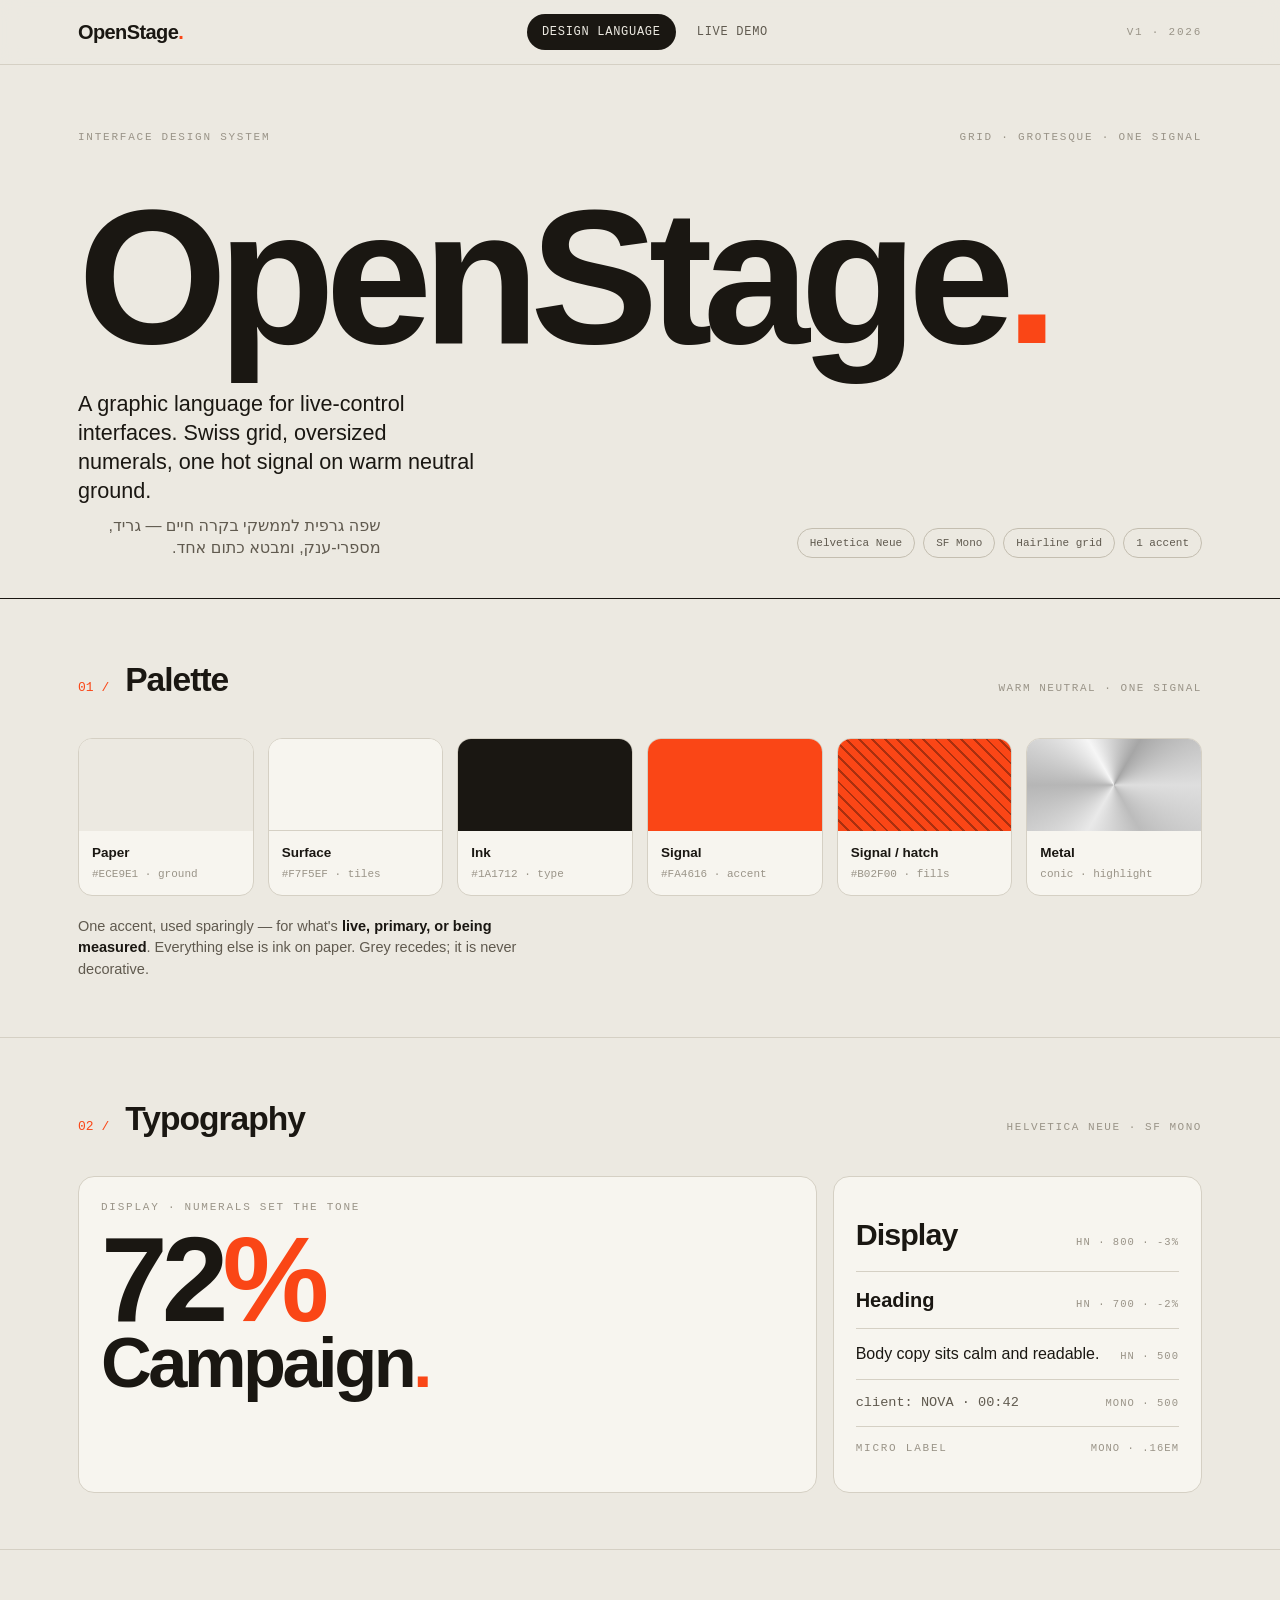
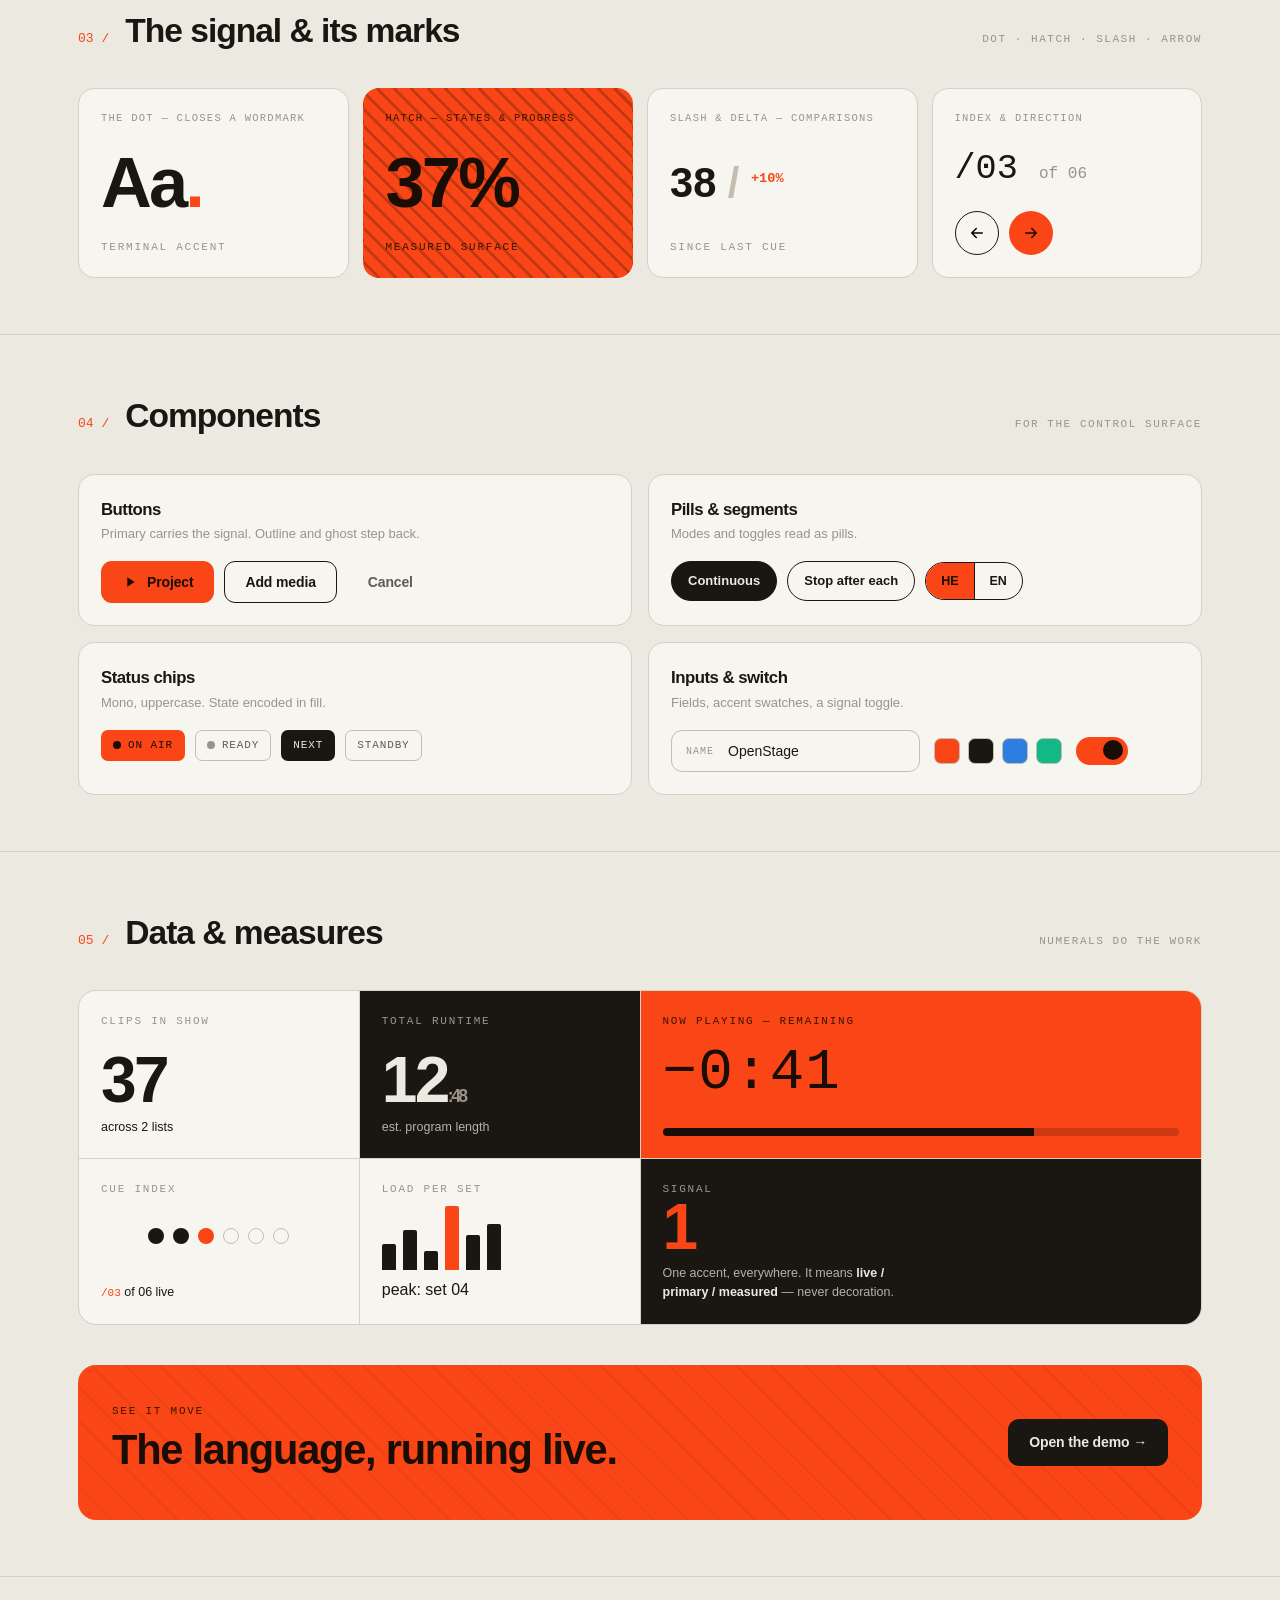
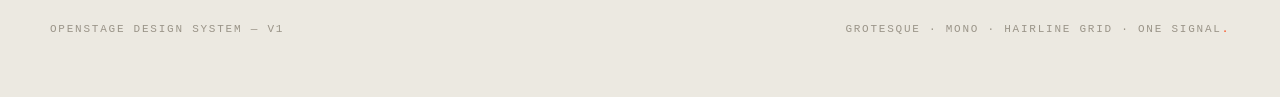
==== docs/index.html @ cc5fab2f "Add design-language site + interactive demo (docs/) A two-page site in the new visual language (warm" ====
<!doctype html>
<html lang="en">
<head>
<meta charset="utf-8">
<meta name="viewport" content="width=device-width, initial-scale=1">
<title>OpenStage — Design Language</title>
<link rel="stylesheet" href="style.css">
</head>
<body>
  <header class="nav">
    <div class="wrap">
      <a class="brand" href="index.html">OpenStage<span class="dot">.</span></a>
      <nav class="navlinks">
        <a href="index.html" class="active">Design Language</a>
        <a href="demo.html">Live Demo</a>
      </nav>
      <span class="lbl">V1 · 2026</span>
    </div>
  </header>

  <header class="hero">
    <div class="wrap">
      <div class="ey"><span>Interface Design System</span><span>Grid · Grotesque · One Signal</span></div>
      <h1 class="title">OpenStage<span class="dot">.</span></h1>
      <div class="hero-foot">
        <div>
          <p>A graphic language for live-control interfaces. Swiss grid, oversized numerals, one hot signal on warm neutral ground.</p>
          <p class="he">שפה גרפית לממשקי בקרה חיים — גריד, מספרי-ענק, ומבטא כתום אחד.</p>
        </div>
        <div class="spec"><span>Helvetica Neue</span><span>SF Mono</span><span>Hairline grid</span><span>1 accent</span></div>
      </div>
    </div>
  </header>

  <section><div class="wrap">
    <div class="shead"><span class="no">01 /</span><h2>Palette</h2><span class="say">warm neutral · one signal</span></div>
    <div class="swgrid">
      <div class="sw"><div class="cchip" style="background:var(--paper)"></div><div class="meta"><div class="role">Paper</div><div class="hex">#ECE9E1 · ground</div></div></div>
      <div class="sw"><div class="cchip" style="background:var(--paper-2);border-bottom:1px solid var(--line)"></div><div class="meta"><div class="role">Surface</div><div class="hex">#F7F5EF · tiles</div></div></div>
      <div class="sw"><div class="cchip" style="background:var(--ink)"></div><div class="meta"><div class="role">Ink</div><div class="hex">#1A1712 · type</div></div></div>
      <div class="sw"><div class="cchip" style="background:var(--flare)"></div><div class="meta"><div class="role">Signal</div><div class="hex">#FA4616 · accent</div></div></div>
      <div class="sw"><div class="cchip hatchchip"></div><div class="meta"><div class="role">Signal / hatch</div><div class="hex">#B02F00 · fills</div></div></div>
      <div class="sw"><div class="cchip metal"></div><div class="meta"><div class="role">Metal</div><div class="hex">conic · highlight</div></div></div>
    </div>
    <p style="margin-top:20px;max-width:60ch;font-size:14.5px">One accent, used sparingly — for what's <b style="color:var(--ink)">live, primary, or being measured</b>. Everything else is ink on paper. Grey recedes; it is never decorative.</p>
  </div></section>

  <section><div class="wrap">
    <div class="shead"><span class="no">02 /</span><h2>Typography</h2><span class="say">Helvetica Neue · SF Mono</span></div>
    <div class="typegrid">
      <div class="tile typebig">
        <div class="lbl">Display · numerals set the tone</div>
        <div class="huge" style="margin-top:14px">72<span class="dot">%</span></div>
        <div class="huge" style="font-size:clamp(2.2rem,7vw,4.4rem);margin-top:6px">Campaign<span class="dot">.</span></div>
      </div>
      <div class="tile scale">
        <div class="row"><span class="s-d">Display</span><span class="name">HN · 800 · -3%</span></div>
        <div class="row"><span class="s-h">Heading</span><span class="name">HN · 700 · -2%</span></div>
        <div class="row"><span class="s-b">Body copy sits calm and readable.</span><span class="name">HN · 500</span></div>
        <div class="row"><span class="s-m">client: NOVA · 00:42</span><span class="name">MONO · 500</span></div>
        <div class="row"><span class="lbl">MICRO LABEL</span><span class="name">MONO · .16em</span></div>
      </div>
    </div>
  </div></section>

  <section><div class="wrap">
    <div class="shead"><span class="no">03 /</span><h2>The signal &amp; its marks</h2><span class="say">dot · hatch · slash · arrow</span></div>
    <div class="motifs">
      <div class="tile motif"><span class="cap">The dot — closes a wordmark</span><div class="bigdot">Aa<span class="dot">.</span></div><span class="lbl">terminal accent</span></div>
      <div class="tile motif flare" style="background-image:repeating-linear-gradient(45deg,transparent 0 9px,rgba(0,0,0,.22) 9px 12px)"><span class="cap" style="color:#3a1400">Hatch — states &amp; progress</span><div class="bigdot" style="color:#1a0d05">37%</div><span class="lbl" style="color:#3a1400">measured surface</span></div>
      <div class="tile motif"><span class="cap">Slash &amp; delta — comparisons</span><div class="slashrow">38 <span class="sl">/</span> <span class="dl">+10%</span></div><span class="lbl">since last cue</span></div>
      <div class="tile motif"><span class="cap">Index &amp; direction</span><div style="font-family:var(--mono);font-size:2.2rem">/03 <span style="font-size:1rem;color:var(--ink-faint)">of 06</span></div>
        <div class="arrows"><button class="abtn" aria-label="prev"><svg viewBox="0 0 24 24" fill="none" stroke="currentColor" stroke-width="2" stroke-linecap="round" stroke-linejoin="round"><path d="M19 12H5M11 18l-6-6 6-6"/></svg></button><button class="abtn f" aria-label="next"><svg viewBox="0 0 24 24" fill="none" stroke="currentColor" stroke-width="2" stroke-linecap="round" stroke-linejoin="round"><path d="M5 12h14M13 6l6 6-6 6"/></svg></button></div>
      </div>
    </div>
  </div></section>

  <section><div class="wrap">
    <div class="shead"><span class="no">04 /</span><h2>Components</h2><span class="say">for the control surface</span></div>
    <div class="comp">
      <div class="tile compcard"><h3>Buttons</h3><div class="desc">Primary carries the signal. Outline and ghost step back.</div>
        <div class="stack"><button class="btn p"><svg viewBox="0 0 24 24" fill="currentColor"><path d="M8 5v14l11-7z"/></svg>Project</button><button class="btn o">Add media</button><button class="btn g">Cancel</button></div></div>
      <div class="tile compcard"><h3>Pills &amp; segments</h3><div class="desc">Modes and toggles read as pills.</div>
        <div class="stack"><span class="pill on">Continuous</span><span class="pill">Stop after each</span><span class="segwrap"><b class="on">HE</b><b>EN</b></span></div></div>
      <div class="tile compcard"><h3>Status chips</h3><div class="desc">Mono, uppercase. State encoded in fill.</div>
        <div class="stack"><span class="chip live"><span class="rec"></span>ON AIR</span><span class="chip"><span class="rec"></span>READY</span><span class="chip solid">NEXT</span><span class="chip">STANDBY</span></div></div>
      <div class="tile compcard"><h3>Inputs &amp; switch</h3><div class="desc">Fields, accent swatches, a signal toggle.</div>
        <div class="stack" style="gap:14px"><span class="field"><span class="k">Name</span><input value="OpenStage" readonly></span><span class="swrow"><i style="background:#FA4616"></i><i style="background:#1A1712"></i><i style="background:#2E7DE0"></i><i style="background:#12B886"></i></span><span class="switch on"></span></div></div>
    </div>
  </div></section>

  <section><div class="wrap">
    <div class="shead"><span class="no">05 /</span><h2>Data &amp; measures</h2><span class="say">numerals do the work</span></div>
    <div class="dash">
      <div class="cell stat"><div class="lbl">Clips in show</div><div><div class="num">37</div><div class="sub">across 2 lists</div></div></div>
      <div class="cell stat ink"><div class="lbl">Total runtime</div><div><div class="num">12<span class="u">:48</span></div><div class="sub" style="color:#b7b1a4">est. program length</div></div></div>
      <div class="cell span2 stat flare"><div class="lbl" style="color:#3a1400">Now playing — remaining</div><div class="tc" style="font-size:clamp(2.6rem,7vw,3.6rem)">−0:41</div><div class="track" style="background:rgba(0,0,0,.18)"><i style="background:#1a0d05;width:72%"></i></div></div>
      <div class="cell"><div class="lbl">Cue index</div><div class="dotmx" style="align-self:center;margin:6px 0"><i></i><i></i><i class="f"></i><i class="o"></i><i class="o"></i><i class="o"></i></div><div class="stat"><div class="sub"><span class="delta">/03</span> of 06 live</div></div></div>
      <div class="cell"><div class="lbl">Load per set</div><div class="bars" style="align-self:flex-start;margin:8px 0"><i style="height:40%"></i><i style="height:62%"></i><i style="height:30%"></i><i class="f" style="height:100%"></i><i style="height:54%"></i><i style="height:72%"></i></div><div class="sub">peak: set 04</div></div>
      <div class="cell span2 ink"><div class="lbl">Signal</div><div class="stat"><div class="num" style="color:var(--flare)">1</div><div class="sub" style="color:#b7b1a4;max-width:34ch">One accent, everywhere. It means <b style="color:var(--paper)">live / primary / measured</b> — never decoration.</div></div></div>
    </div>

    <div class="cta">
      <div><div class="lbl" style="color:#3a1400">See it move</div><h2>The language, running live<span style="color:#1a0d05">.</span></h2></div>
      <a class="btn dark" href="demo.html">Open the demo →</a>
    </div>
  </div></section>

  <div class="foot-sys wrap">
    <span class="lbl">OpenStage Design System — V1</span>
    <span class="lbl">Grotesque · Mono · Hairline grid · One signal<span class="dot">.</span></span>
  </div>
</body>
</html>
---- docs/style.css ----
/* ============================================================
   OpenStage — Interface Design System (V1)
   Shared graphic language for the site + demo.
   ============================================================ */
:root{
  --paper:#ECE9E1; --paper-2:#F7F5EF; --paper-3:#E3DFD5;
  --ink:#1A1712; --ink-soft:#605A4F; --ink-faint:#9A9488;
  --line:#D5D0C4; --line-ink:#C4BEB0;
  --flare:#FA4616; --flare-deep:#B02F00;
  --disp:"Helvetica Neue",Helvetica,"Arial",system-ui,sans-serif;
  --mono:"SF Mono","JetBrains Mono","Roboto Mono",ui-monospace,monospace;
  --maxw:1180px;
}
*{box-sizing:border-box}
html,body{margin:0}
body{background:var(--paper);color:var(--ink);font-family:var(--disp);-webkit-font-smoothing:antialiased;font-size:16px;line-height:1.5}
::selection{background:var(--flare);color:#fff}
a{color:inherit;text-decoration:none}
p{margin:0;color:var(--ink-soft)}
h1,h2,h3{margin:0;font-weight:800;letter-spacing:-.03em}
.dot{color:var(--flare)}
.wrap{max-width:var(--maxw);margin:0 auto;padding:0 28px}
.lbl{font-family:var(--mono);font-size:11px;letter-spacing:.16em;text-transform:uppercase;color:var(--ink-faint)}
.lbl.k{color:var(--flare)}
.he{direction:rtl}

/* ---------------- NAV ---------------- */
.nav{position:sticky;top:0;z-index:50;background:rgba(236,233,225,.86);backdrop-filter:blur(10px);border-bottom:1px solid var(--line)}
.nav .wrap{display:flex;align-items:center;justify-content:space-between;height:64px}
.brand{font-weight:800;font-size:20px;letter-spacing:-.03em}
.navlinks{display:flex;gap:6px}
.navlinks a{font-family:var(--mono);font-size:12px;letter-spacing:.06em;text-transform:uppercase;padding:8px 14px;border-radius:999px;border:1px solid transparent;color:var(--ink-soft)}
.navlinks a:hover{border-color:var(--line-ink)}
.navlinks a.active{background:var(--ink);color:var(--paper)}
.nav .lbl{display:none}
@media(min-width:720px){.nav .lbl{display:block}}

/* ---------------- SHARED PRIMITIVES ---------------- */
.tile{background:var(--paper-2);border:1px solid var(--line);border-radius:16px;padding:22px}
.tile.ink{background:var(--ink);color:var(--paper)} .tile.ink .lbl{color:#9c968a}
.tile.flare{background:var(--flare);color:#1a0d05;border-color:transparent}

.btn{font-family:var(--disp);font-weight:700;font-size:14px;letter-spacing:-.01em;border-radius:11px;padding:12px 20px;border:1.5px solid transparent;cursor:pointer;display:inline-flex;align-items:center;gap:9px;transition:transform .12s,background .12s,color .12s}
.btn:hover{transform:translateY(-1px)}
.btn.p{background:var(--flare);color:#1a0d05} .btn.p:hover{background:#ff5525}
.btn.o{background:transparent;border-color:var(--ink);color:var(--ink)} .btn.o:hover{background:var(--ink);color:var(--paper)}
.btn.g{background:transparent;color:var(--ink-soft)}
.btn svg{width:16px;height:16px}

.pill{font-family:var(--disp);font-weight:600;font-size:13px;border-radius:999px;padding:9px 16px;border:1.5px solid var(--ink);color:var(--ink);background:transparent;cursor:pointer;transition:.12s}
.pill.on{background:var(--ink);color:var(--paper)}
.pill.flare{background:var(--flare);border-color:transparent;color:#1a0d05}

.chip{font-family:var(--mono);font-size:11px;letter-spacing:.08em;text-transform:uppercase;border-radius:7px;padding:6px 11px;display:inline-flex;align-items:center;gap:7px;border:1px solid var(--line-ink);color:var(--ink-soft);background:transparent}
.chip .rec{width:8px;height:8px;border-radius:50%;background:var(--ink-faint)}
.chip.live{background:var(--flare);color:#1a0d05;border-color:transparent} .chip.live .rec{background:#1a0d05}
.chip.solid{background:var(--ink);color:var(--paper);border-color:transparent}

.segwrap{display:inline-flex;border:1.5px solid var(--ink);border-radius:999px;overflow:hidden;font-family:var(--disp);font-weight:600;font-size:12.5px}
.segwrap b{padding:9px 15px;cursor:pointer;color:var(--ink);border-inline-start:1.5px solid var(--ink);transition:.12s}
.segwrap b:first-child{border-inline-start:none}
.segwrap b.on{background:var(--flare);color:#1a0d05}

.switch{width:52px;height:28px;border-radius:999px;background:var(--paper-3);border:1.5px solid var(--line-ink);position:relative;cursor:pointer;flex:0 0 auto}
.switch::after{content:"";position:absolute;top:2px;left:2px;width:20px;height:20px;border-radius:50%;background:var(--ink);transition:.16s}
.switch.on{background:var(--flare);border-color:transparent}
.switch.on::after{left:26px;background:#1a0d05}

/* ---------------- SITE PAGE (index) ---------------- */
.hero{padding:64px 0 40px;border-bottom:1.5px solid var(--ink)}
.hero .ey{display:flex;justify-content:space-between;font-family:var(--mono);font-size:11px;letter-spacing:.16em;text-transform:uppercase;color:var(--ink-faint);margin-bottom:48px}
h1.title{font-size:clamp(4rem,17vw,12rem);line-height:.86;letter-spacing:-.05em;font-weight:800}
.hero-foot{display:grid;grid-template-columns:1.3fr 1fr;gap:40px;align-items:end;margin-top:30px}
.hero-foot p{font-size:clamp(1.05rem,1.9vw,1.35rem);color:var(--ink);max-width:34ch;line-height:1.35;font-weight:500}
.hero-foot .he{color:var(--ink-soft);font-size:1rem;margin-top:10px}
.spec{display:flex;flex-wrap:wrap;gap:8px;justify-content:flex-end}
.spec span{font-family:var(--mono);font-size:11px;border:1px solid var(--line-ink);border-radius:999px;padding:6px 12px;color:var(--ink-soft)}
@media(max-width:720px){.hero-foot{grid-template-columns:1fr}.spec{justify-content:flex-start}}

section{padding:56px 0;border-bottom:1px solid var(--line)}
.shead{display:flex;align-items:baseline;gap:16px;margin-bottom:32px}
.shead .no{font-family:var(--mono);font-size:13px;color:var(--flare)}
.shead h2{font-size:clamp(1.5rem,3.2vw,2.1rem)}
.shead .say{margin-inline-start:auto;font-family:var(--mono);font-size:11px;letter-spacing:.14em;text-transform:uppercase;color:var(--ink-faint)}

.swgrid{display:grid;grid-template-columns:repeat(6,1fr);gap:14px}
@media(max-width:820px){.swgrid{grid-template-columns:repeat(3,1fr)}}
@media(max-width:520px){.swgrid{grid-template-columns:repeat(2,1fr)}}
.sw{border:1px solid var(--line);border-radius:14px;overflow:hidden;background:var(--paper-2)}
.sw .cchip{height:92px} .sw .meta{padding:12px 13px}
.sw .role{font-weight:700;font-size:13.5px} .sw .hex{font-family:var(--mono);font-size:11px;color:var(--ink-faint);margin-top:3px}
.metal{background:conic-gradient(from 210deg,#e9e9e9,#b6b6b6,#f6f6f6,#a6a6a6,#dedede,#bcbcbc,#e9e9e9)}
.hatchchip{background:var(--flare);background-image:repeating-linear-gradient(45deg,transparent 0 7px,rgba(0,0,0,.32) 7px 9px)}

.typegrid{display:grid;grid-template-columns:2fr 1fr;gap:16px}
@media(max-width:820px){.typegrid{grid-template-columns:1fr}}
.typebig .huge{font-size:clamp(3.5rem,11vw,7.5rem);line-height:.82;letter-spacing:-.05em;font-weight:800}
.scale .row{display:flex;align-items:baseline;justify-content:space-between;gap:14px;padding:13px 0;border-top:1px solid var(--line)}
.scale .row:first-child{border-top:none}
.scale .name{font-family:var(--mono);font-size:10.5px;letter-spacing:.1em;color:var(--ink-faint);text-transform:uppercase}
.s-d{font-weight:800;font-size:1.9rem;letter-spacing:-.03em} .s-h{font-weight:700;font-size:1.25rem}
.s-b{font-weight:500;font-size:1rem;color:var(--ink)} .s-m{font-family:var(--mono);font-size:.85rem;color:var(--ink-soft)}

.motifs{display:grid;grid-template-columns:repeat(4,1fr);gap:14px}
@media(max-width:820px){.motifs{grid-template-columns:repeat(2,1fr)}}
.motif{min-height:190px;display:flex;flex-direction:column;justify-content:space-between}
.motif .cap{font-family:var(--mono);font-size:10.5px;letter-spacing:.12em;text-transform:uppercase;color:var(--ink-faint)}
.bigdot{font-size:4.4rem;font-weight:800;letter-spacing:-.04em;line-height:1}
.slashrow{font-size:2.6rem;font-weight:800} .slashrow .sl{color:var(--line-ink)}
.slashrow .dl{font-family:var(--mono);font-size:.85rem;color:var(--flare);vertical-align:super}
.arrows{display:flex;gap:10px}
.abtn{width:44px;height:44px;border-radius:999px;border:1.5px solid var(--ink);display:grid;place-items:center;background:transparent}
.abtn svg{width:18px;height:18px} .abtn.f{background:var(--flare);border-color:transparent;color:#1a0d05}

.comp{display:grid;grid-template-columns:repeat(2,1fr);gap:16px}
@media(max-width:820px){.comp{grid-template-columns:1fr}}
.compcard h3{font-size:1.05rem;font-weight:700} .compcard .desc{font-size:13px;color:var(--ink-faint);margin:2px 0 18px}
.stack{display:flex;flex-wrap:wrap;gap:10px;align-items:center}
.field{display:flex;align-items:center;justify-content:space-between;gap:12px;border:1.5px solid var(--line-ink);border-radius:11px;padding:11px 14px;background:var(--paper-2);min-width:200px}
.field input{border:none;background:transparent;font-family:var(--disp);font-size:14px;color:var(--ink);outline:none;width:100%}
.field .k{font-family:var(--mono);font-size:10px;letter-spacing:.1em;color:var(--ink-faint);text-transform:uppercase}
.swrow{display:flex;gap:8px} .swrow i{width:26px;height:26px;border-radius:7px;border:1px solid var(--line-ink)}

.dash{display:grid;grid-template-columns:repeat(4,1fr);gap:1px;background:var(--line);border:1px solid var(--line);border-radius:18px;overflow:hidden}
@media(max-width:820px){.dash{grid-template-columns:repeat(2,1fr)}}
.cell{background:var(--paper-2);padding:22px;min-height:150px;display:flex;flex-direction:column;justify-content:space-between}
.cell.ink{background:var(--ink);color:var(--paper)} .cell.ink .lbl{color:#9c968a}
.cell.flare{background:var(--flare);color:#1a0d05} .cell.span2{grid-column:span 2}
.stat .num{font-size:clamp(2.6rem,6vw,4rem);font-weight:800;letter-spacing:-.04em;line-height:.9;font-variant-numeric:tabular-nums}
.stat .num .u{font-size:1.1rem;color:var(--ink-faint)} .stat .sub{font-size:12.5px;margin-top:8px}
.stat .delta{color:var(--flare);font-family:var(--mono);font-size:11px}
.dotmx{display:grid;grid-template-columns:repeat(6,1fr);gap:9px;width:max-content}
.dotmx i{width:16px;height:16px;border-radius:50%;background:var(--ink)}
.dotmx i.f{background:var(--flare)} .dotmx i.o{background:transparent;border:1.5px solid var(--line-ink)}
.bars{display:flex;align-items:flex-end;gap:7px;height:64px}
.bars i{width:14px;background:var(--ink);border-radius:2px 2px 0 0} .bars i.f{background:var(--flare)}
.tc{font-family:var(--mono);letter-spacing:.02em;font-variant-numeric:tabular-nums}
.track{height:8px;border-radius:20px;background:var(--paper-3);overflow:hidden;margin-top:12px}
.track i{display:block;height:100%;background:var(--flare)}

/* CTA banner */
.cta{margin-top:40px;background:var(--flare);border-radius:18px;padding:38px 34px;display:flex;justify-content:space-between;align-items:center;gap:20px;flex-wrap:wrap;
  background-image:repeating-linear-gradient(45deg,transparent 0 22px,rgba(0,0,0,.05) 22px 24px)}
.cta h2{font-size:clamp(1.6rem,4vw,2.6rem);color:#1a0d05}
.cta .btn.dark{background:var(--ink);color:var(--paper)}

.foot-sys{padding:44px 0 60px;display:flex;justify-content:space-between;flex-wrap:wrap;gap:14px}
.foot-sys .lbl{color:var(--ink-faint)}

/* ---------------- DEMO PAGE ---------------- */
.demo{padding:26px 0 60px}
.demohead{display:flex;justify-content:space-between;align-items:flex-end;gap:16px;flex-wrap:wrap;margin-bottom:22px}
.demohead h1{font-size:clamp(1.8rem,4vw,2.6rem)}
.demohead p{font-size:14px;max-width:46ch}
.console{display:grid;grid-template-columns:300px 1fr;gap:16px;align-items:start}
@media(max-width:900px){.console{grid-template-columns:1fr}}
.panel{background:var(--paper-2);border:1px solid var(--line);border-radius:18px;padding:16px}
.panel .ph{display:flex;align-items:center;justify-content:space-between;margin-bottom:12px}
.panel .ph .lbl{color:var(--ink-faint)}

/* playlists sidebar */
.lists{display:flex;flex-direction:column;gap:6px}
.listitem{display:flex;align-items:center;gap:10px;padding:11px 12px;border-radius:11px;cursor:pointer;border:1px solid transparent;transition:.12s}
.listitem:hover{background:var(--paper-3)}
.listitem.active{background:var(--ink);color:var(--paper)}
.listitem .ico{width:26px;height:26px;border-radius:7px;background:var(--paper-3);display:grid;place-items:center;font-size:13px;flex:0 0 auto}
.listitem.active .ico{background:rgba(255,255,255,.14)}
.listitem .nm{font-weight:700;font-size:14px;flex:1}
.listitem .ct{font-family:var(--mono);font-size:11px;color:var(--ink-faint)}
.listitem.active .ct{color:#b7b1a4}

/* program + controls */
.stage{display:flex;flex-direction:column;gap:16px}
.pgm{background:#0d0b08;color:#f4f1ea;border-radius:16px;padding:22px;min-height:280px;position:relative;overflow:hidden;display:flex;flex-direction:column;justify-content:space-between}
.pgm .rowtop{display:flex;justify-content:space-between;align-items:center;position:relative;z-index:3}
.pgm .onair{font-family:var(--mono);font-size:11px;letter-spacing:.14em;text-transform:uppercase;display:flex;align-items:center;gap:8px;color:var(--flare)}
.pgm .onair .rec{width:9px;height:9px;border-radius:50%;background:var(--flare)}
.pgm.idle .onair{color:#8f897c} .pgm.idle .onair .rec{background:#8f897c}
.pgm .cuewrap{position:relative;z-index:3}
.pgm .cue{font-size:1.9rem;font-weight:800;letter-spacing:-.03em;line-height:1.04}
.pgm .cuesub{font-family:var(--mono);font-size:11px;color:#8f897c;margin-top:6px;letter-spacing:.06em}
.pgm .foot{display:flex;justify-content:space-between;align-items:flex-end;position:relative;z-index:3}
.pgm .rem{font-family:var(--mono);font-size:2rem;color:#fff;font-variant-numeric:tabular-nums}
.pgm .pbar{height:6px;border-radius:20px;background:rgba(255,255,255,.12);overflow:hidden;margin-top:14px;position:relative;z-index:3}
.pgm .pbar i{display:block;height:100%;width:0;background:var(--flare);transition:width .25s linear}
.pgm .blackout,.pgm .standbyscr{position:absolute;inset:0;z-index:4;display:none}
.pgm.black .blackout{display:block;background:#000}
.pgm.standby .standbyscr{display:grid;place-items:center;background:
  radial-gradient(120% 100% at 50% 40%,rgba(250,70,22,.14),transparent 60%),#0d0b08}
.pgm .standbyscr .mk{text-align:center}
.pgm .standbyscr .mk b{font-size:2rem;font-weight:800;letter-spacing:-.03em;color:#f4f1ea}
.pgm .standbyscr .mk span{display:block;font-family:var(--mono);font-size:11px;letter-spacing:.2em;color:#8f897c;margin-top:6px}

.transport{display:flex;gap:10px;align-items:center}
.tbtn{width:46px;height:46px;border-radius:13px;border:1.5px solid #4a453c;display:grid;place-items:center;background:transparent;cursor:pointer;transition:.12s}
.tbtn:hover{border-color:#6d675b}
.tbtn.play{background:var(--flare);border-color:transparent;width:60px}
.tbtn svg{width:20px;height:20px;fill:#f4f1ea} .tbtn.play svg{fill:#1a0d05}

.ctlgrid{display:flex;flex-wrap:wrap;gap:10px;align-items:center}
.nx{border:1px solid var(--line);border-radius:12px;padding:12px 14px;background:var(--paper);flex:1;min-width:170px}
.nx .k{font-family:var(--mono);font-size:10px;letter-spacing:.14em;text-transform:uppercase;color:var(--flare)}
.nx .v{font-weight:700;font-size:1rem;margin-top:4px}

.queue{display:flex;flex-direction:column;gap:8px;margin-top:4px}
.qrow{display:flex;align-items:center;gap:13px;border:1px solid var(--line);border-radius:12px;padding:9px 12px;background:var(--paper);cursor:pointer;transition:.12s}
.qrow:hover{border-color:var(--line-ink)}
.qrow.live{border-color:var(--flare);box-shadow:inset 0 0 0 1px var(--flare)}
.qrow .idx{font-family:var(--mono);font-size:12px;color:var(--ink-faint);width:22px;text-align:center;flex:0 0 auto}
.qrow.live .idx{color:var(--flare)}
.qrow .th{width:62px;height:36px;border-radius:8px;background:var(--paper-3);border:1px solid var(--line);flex:0 0 auto}
.qrow .nm{font-weight:700;font-size:14px} .qrow .mt{font-family:var(--mono);font-size:10.5px;color:var(--ink-faint);margin-top:2px;letter-spacing:.04em}
.qrow.live .mt{color:var(--flare)}
.rmeta{flex:1;min-width:0}

@media(prefers-reduced-motion:reduce){*{transition:none!important;animation:none!important}}
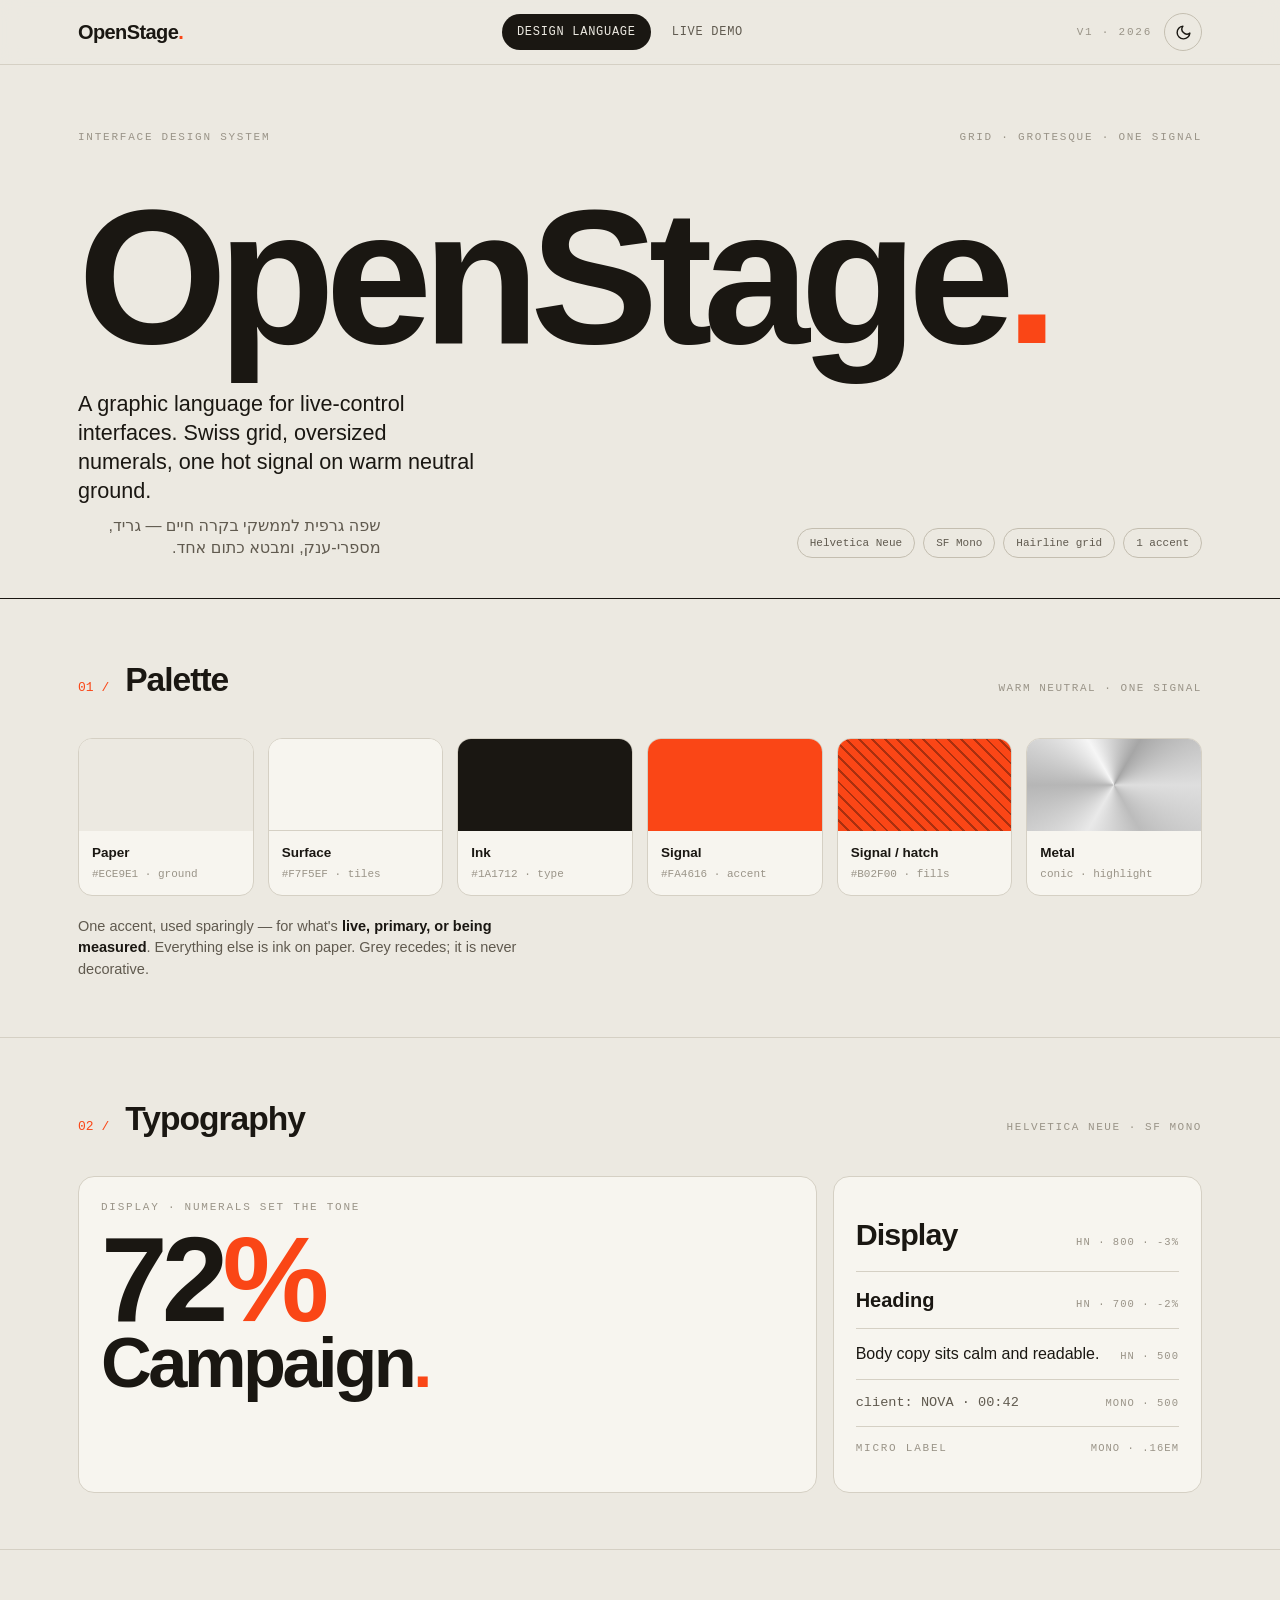
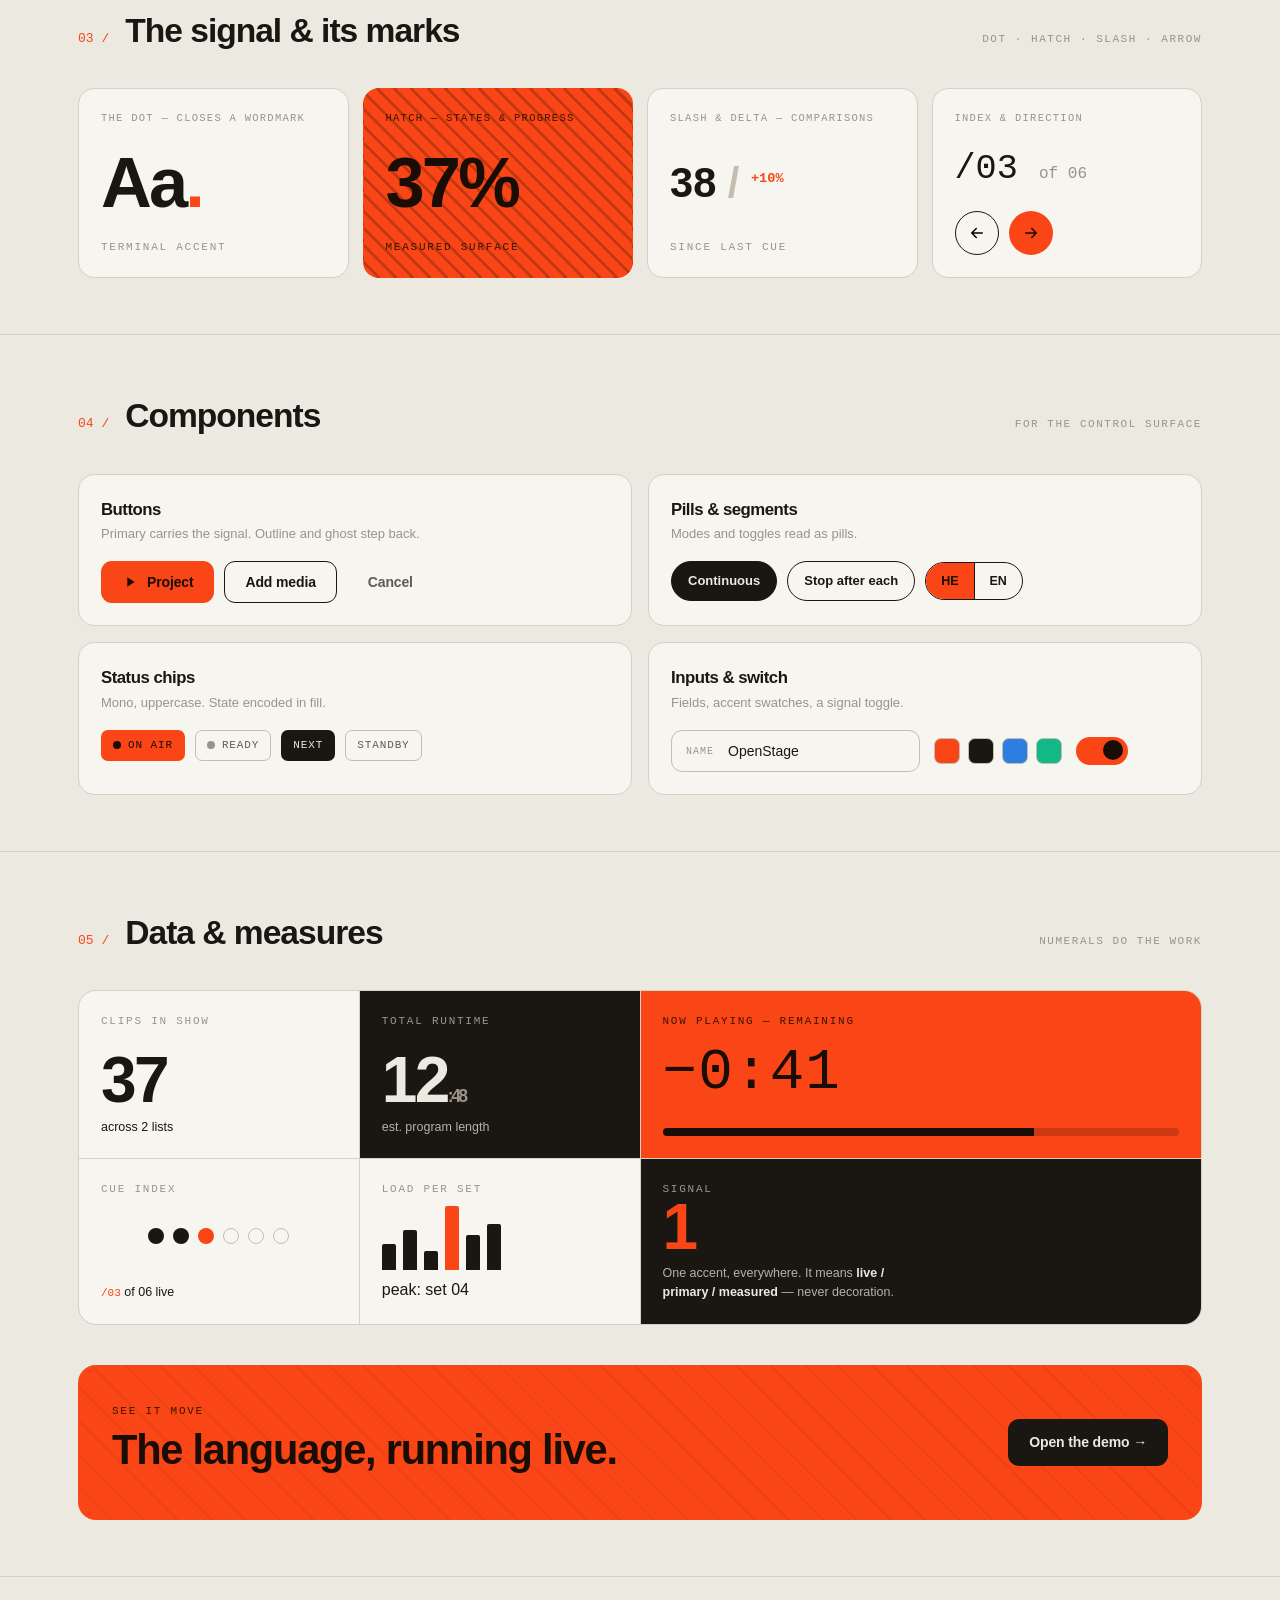
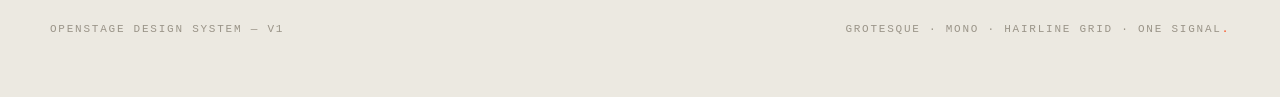
==== commit 0779b0ae: "Add night mode to the site & demo A dark theme for the visual language — deep warm-black ground, one" ====
--- a/docs/index.html
+++ b/docs/index.html
@@ -5,6 +5,7 @@
 <meta name="viewport" content="width=device-width, initial-scale=1">
 <title>OpenStage — Design Language</title>
 <link rel="stylesheet" href="style.css">
+<script src="theme.js"></script>
 </head>
 <body>
   <header class="nav">
@@ -14,7 +15,13 @@
         <a href="index.html" class="active">Design Language</a>
         <a href="demo.html">Live Demo</a>
       </nav>
-      <span class="lbl">V1 · 2026</span>
+      <div class="navright">
+        <span class="lbl">V1 · 2026</span>
+        <button class="themebtn" id="themeBtn" aria-label="Toggle night mode" title="Night mode">
+          <svg class="moon" viewBox="0 0 24 24" fill="none" stroke="currentColor" stroke-width="2" stroke-linecap="round" stroke-linejoin="round"><path d="M21 12.8A9 9 0 1 1 11.2 3a7 7 0 0 0 9.8 9.8z"/></svg>
+          <svg class="sun" viewBox="0 0 24 24" fill="none" stroke="currentColor" stroke-width="2" stroke-linecap="round" stroke-linejoin="round"><circle cx="12" cy="12" r="4.5"/><path d="M12 2v2M12 20v2M4.9 4.9l1.4 1.4M17.7 17.7l1.4 1.4M2 12h2M20 12h2M4.9 19.1l1.4-1.4M17.7 6.3l1.4-1.4"/></svg>
+        </button>
+      </div>
     </div>
   </header>
 
--- a/docs/style.css
+++ b/docs/style.css
@@ -25,7 +25,14 @@
 .he{direction:rtl}
 
 /* ---------------- NAV ---------------- */
-.nav{position:sticky;top:0;z-index:50;background:rgba(236,233,225,.86);backdrop-filter:blur(10px);border-bottom:1px solid var(--line)}
+.nav{position:sticky;top:0;z-index:50;background:var(--glass);backdrop-filter:blur(10px);border-bottom:1px solid var(--line)}
+.navright{display:flex;align-items:center;gap:12px}
+.themebtn{width:38px;height:38px;border-radius:999px;border:1px solid var(--line-ink);background:transparent;color:var(--ink);display:grid;place-items:center;cursor:pointer;transition:.12s}
+.themebtn:hover{background:var(--paper-3)}
+.themebtn svg{width:17px;height:17px}
+.themebtn .sun{display:none}
+:root[data-theme="dark"] .themebtn .moon{display:none}
+:root[data-theme="dark"] .themebtn .sun{display:inline}
 .nav .wrap{display:flex;align-items:center;justify-content:space-between;height:64px}
 .brand{font-weight:800;font-size:20px;letter-spacing:-.03em}
 .navlinks{display:flex;gap:6px}
@@ -213,4 +220,40 @@
 .qrow.live .mt{color:var(--flare)}
 .rmeta{flex:1;min-width:0}
 
+/* ---------------- NIGHT MODE ---------------- */
+:root{ --glass:rgba(236,233,225,.86); }
+:root[data-theme="dark"]{
+  --paper:#0E0D0A;      /* deep warm near-black ground */
+  --paper-2:#181510;    /* raised surface */
+  --paper-3:#050504;    /* sunk */
+  --ink:#EDE8DC;        /* warm off-white text */
+  --ink-soft:#9E9587;
+  --ink-faint:#6C6558;
+  --line:#2A261D;
+  --line-ink:#3D382C;
+  --flare:#FF5A26;      /* brighter orange for dark ground */
+  --flare-deep:#C23A00;
+  --glass:rgba(14,13,10,.84);
+}
+/* keep "emphasis" surfaces DARK in night mode (no bright tiles that spill light) */
+:root[data-theme="dark"] .tile.ink,
+:root[data-theme="dark"] .cell.ink{ background:#211C13; color:var(--ink); }
+:root[data-theme="dark"] .tile.ink .lbl,
+:root[data-theme="dark"] .cell.ink .lbl{ color:var(--ink-faint); }
+:root[data-theme="dark"] .cell.ink .stat .sub,
+:root[data-theme="dark"] .cell.ink .num[style]{ color:var(--ink-soft)!important; }
+:root[data-theme="dark"] .navlinks a.active,
+:root[data-theme="dark"] .pill.on,
+:root[data-theme="dark"] .chip.solid,
+:root[data-theme="dark"] .listitem.active{ background:#28221A; color:var(--ink); border-color:var(--line-ink); }
+:root[data-theme="dark"] .pill,
+:root[data-theme="dark"] .abtn,
+:root[data-theme="dark"] .segwrap,
+:root[data-theme="dark"] .segwrap b{ border-color:var(--line-ink); }
+:root[data-theme="dark"] .btn.o{ border-color:var(--ink-soft); color:var(--ink); }
+:root[data-theme="dark"] .btn.o:hover{ background:var(--ink); color:var(--paper); }
+:root[data-theme="dark"] .switch::after{ background:var(--ink); }
+:root[data-theme="dark"] .metal{ filter:brightness(.62) }
+/* the program monitor stays dark in both themes (as it must on the projector) */
+
 @media(prefers-reduced-motion:reduce){*{transition:none!important;animation:none!important}}
